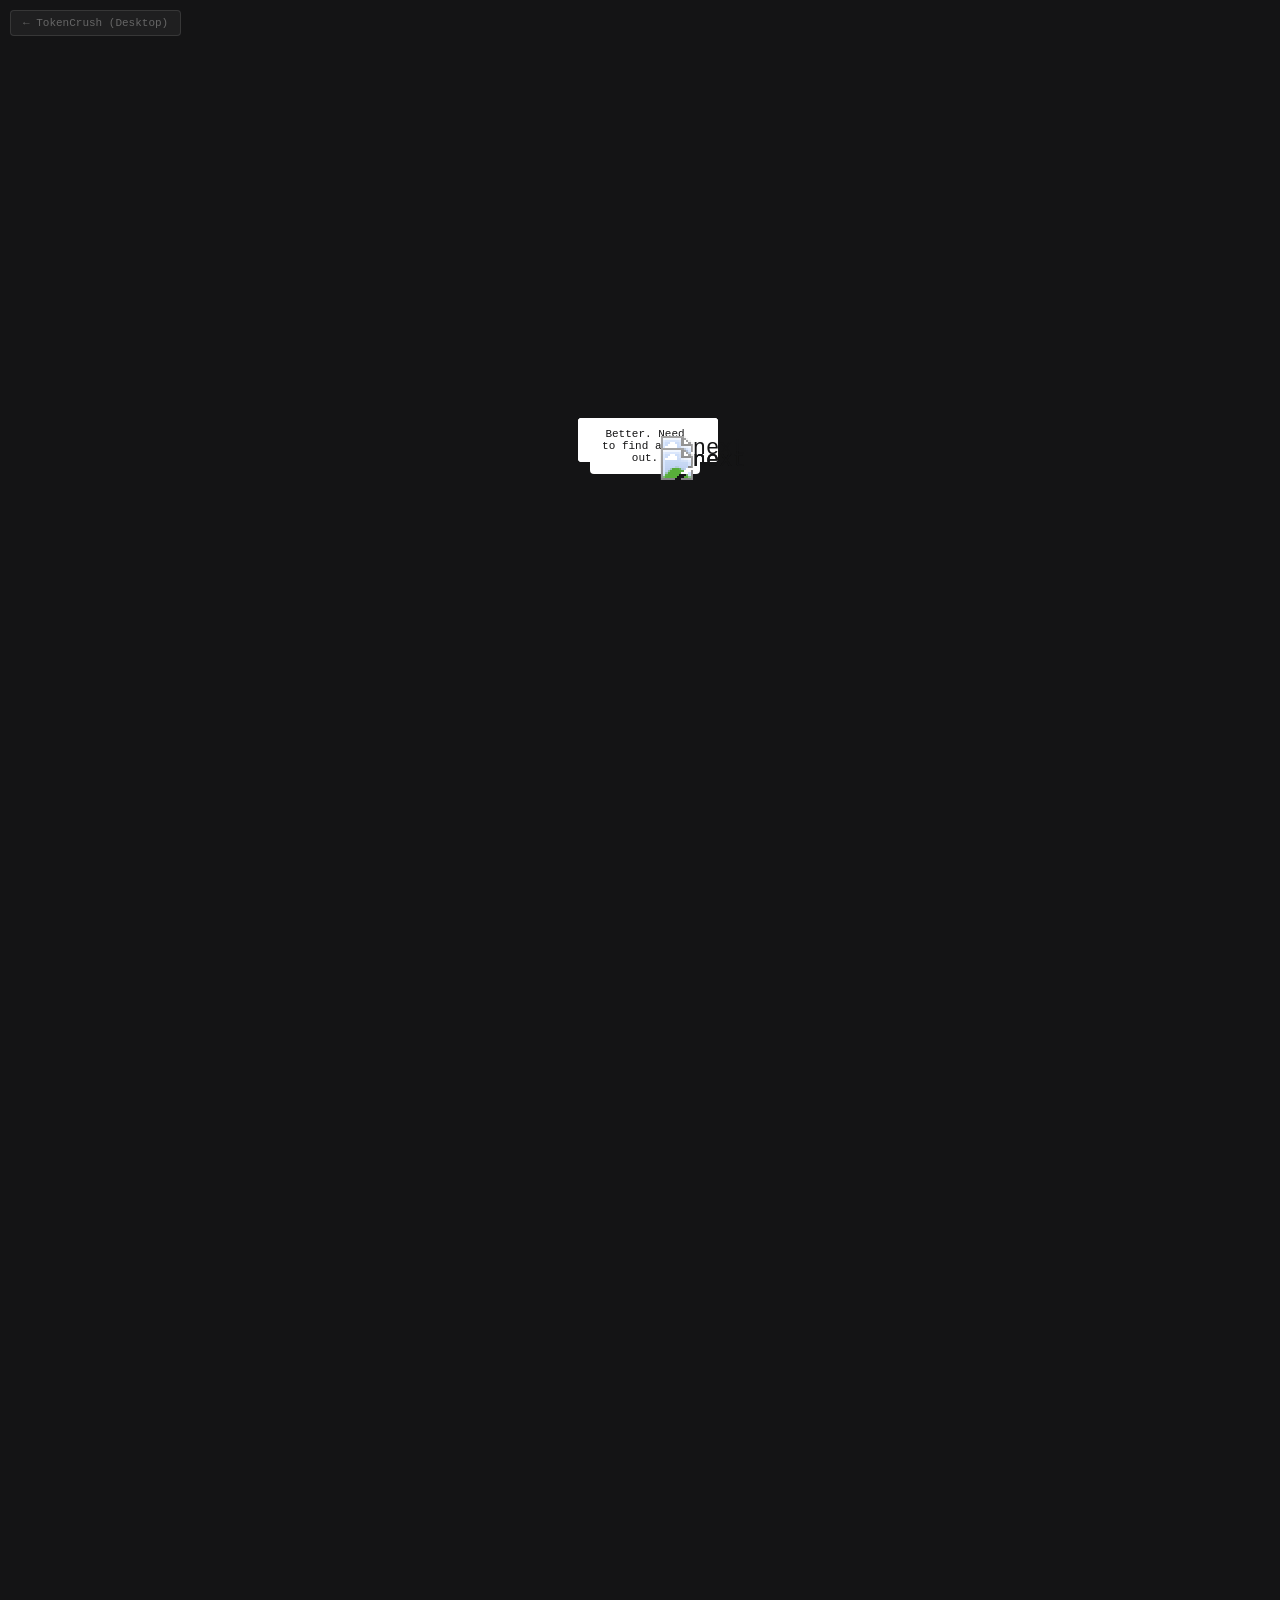
==== docs/game.html @ d886ff25 "feat: add mobile game page with auto-redirect - Mobile users visiting the site now get a playable CS" ====
<!DOCTYPE html>
<html lang="en">
<head>
<meta charset="UTF-8">
<meta name="viewport" content="width=device-width,initial-scale=1.0,maximum-scale=1.0,user-scalable=no">
<title>TokenCrush — Mobile Game</title>
<style>
*{box-sizing:border-box;margin:0;padding:0}
body{background:#141415;overflow:hidden;font-family:'Courier New',monospace;font-size:13px;-webkit-user-select:none;user-select:none;height:100vh;margin:0}
a{color:#78f148;text-decoration:none}

.game{width:144px;position:absolute;left:calc(50% - 72px);top:calc(50% - 140px)}
.game input{display:none}

/* Loader */
.game_loader{position:fixed;z-index:15;background:#141415;left:0;top:0;width:100%;height:100%;pointer-events:none;opacity:1;animation:fadeOut 1.5s 7s forwards}
.game_loader__inner{position:absolute;left:0;right:0;margin:auto;top:50%;transform:translateY(-50%);font-size:10px;width:180px;text-align:center}
.game_loader__inner h1{font-weight:normal;font-size:11px}
.game_loader__inner .logo{width:180px;height:60px;margin:auto;margin-bottom:10px;transform:scale(0);opacity:0;animation:logo 2s forwards}
.game_loader__inner .logo img{width:100%}
.game_loader__inner span{color:rebeccapurple;display:block;opacity:0;margin-top:8px;animation:fadeIn 1.5s 3s forwards}
.game_loader__inner .bar{background:#3c3c3e;position:relative;height:2px;margin-top:30px;opacity:0;animation:fadeIn 1.5s 2.5s forwards}
.game_loader__inner .bar_inner{width:0;height:100%;background:white;position:absolute;top:0;animation:bar 3s 3s forwards}
.game_loader__inner .subtitle{color:#f49112;margin:-18px 0px 40px 0;opacity:0;animation:fadeIn 1.5s 1.5s forwards}

/* Intro */
.game_intro{position:absolute;top:8px;left:0;z-index:14;width:144px}
.game_intro .dialogue{position:absolute;top:160px;opacity:0;width:140px;left:10px;padding:10px;border-radius:4px;font-size:11px;text-align:center;background:white;color:#141415}
.game_intro .dialogue.end{width:110px;left:0;text-align:center;right:0;top:100px;margin:auto}
.game_intro .overlay{position:fixed;top:0 !important;width:140%;left:0;opacity:1;height:260%;background:#141415;z-index:-1;pointer-events:all;transition:all 4s .7s !important}
.game_intro input:checked~.dialogue{opacity:1;top:100px;transition:all 0.5s 0.8s;pointer-events:all}
.game_intro input:checked~.dialogue label{opacity:1;bottom:-10px}
.game_intro input#intro-1:checked~.dialogue{opacity:0;animation:dialogueIn .5s 9s forwards}
.game_intro input#intro-5:checked~.dialogue{opacity:0;animation:showResponse 2s 2s forwards}
.game_intro input#intro-5:checked~.dialogue+.dialogue{opacity:0;pointer-events:none}
.dialogue label{border-radius:5px;position:absolute;right:-6px;bottom:-20px;z-index:1;opacity:0;cursor:pointer;transition:all 0.4s 1s}
.dialogue label img{transform:scale(2);image-rendering:pixelated}
.dialogue label:hover{right:-13px;background:#66bf60}

/* Padlock */
.padlock{display:none;position:absolute;width:200px;top:50px;left:-28px;height:200px;background:#301f41b8;z-index:4;border-radius:200px;border:3px solid #ffb128}
.padlock img{position:absolute;left:55px;top:25px;transform:scale(0.7)}
.check{display:none;width:60px;cursor:pointer;height:60px;position:absolute;z-index:6;top:220px;left:20px;text-align:center;line-height:57px;background:wheat;color:#615133;border-radius:100px;border:3px solid #ffb128;transition:all 0.3s;font-size:10px}
.check:hover{background:#ffb128;color:white}

input#interactiveObject--lock:not(:checked)~span{display:none}
input#interactiveObject--lock:checked~.padlock{display:block}
input#interactiveObject--lock:checked~input{display:block}
input#interactiveObject--lock:checked~label.check{display:block}

input[id*="padlock"]{display:none;position:absolute;left:0;right:0;top:100px;margin:auto;z-index:3}
input[id*="padlock"]+span{display:none;position:fixed;color:#444;top:50%;font-size:10px}
input[id*="padlock"][id*="padlock1"]{left:30px}
input[id*="padlock"][id*="padlock1"]+span{left:15px}
input[id*="padlock"][id*="padlock2"]{left:65px}
input[id*="padlock"][id*="padlock2"]+span{left:55px}
input[id*="padlock"][id*="padlock3"]{left:100px}
input[id*="padlock"][id*="padlock3"]+span{left:95px}

/* Character */
.game_character{width:48px;height:48px;background:url('https://s3-us-west-2.amazonaws.com/s.cdpn.io/217233/corridorMainCharacter.gif');position:absolute;top:100px;left:-16px;z-index:1;background-position:0 0;transition:all 1s linear;pointer-events:none}

/* Viewport */
.viewport{position:relative;z-index:0;transition:all 1s linear}
.viewport .level{position:absolute;left:0;z-index:1;transform:scale(3);transform-origin:0 0;image-rendering:pixelated}

/* Segments */
.game_segment{width:144px;height:336px;float:left;z-index:1;position:relative;color:white}
.game_segment .tiles .tile{width:48px;height:48px;float:left;image-rendering:pixelated}
.game_segment .tiles .tile.door{position:absolute;top:92px;height:144px;left:-12px;width:60px}
.game_segment .tiles .tile.beam{position:absolute;top:95px;height:108px}
.game_segment .tiles .tile.water{position:absolute;top:107px;height:108px}
.game_segment .tiles .tile img{width:100%;cursor:pointer}
.game_segment .tiles .tile img:hover{-webkit-filter:drop-shadow(2px 0px white) drop-shadow(-2px 0px white) drop-shadow(0px -2px white)}

.game_segment .tiles .tile label{pointer-events:none}
.game_segment .tiles .tile .response,.game_segment .tiles .tile .forcedResponse,.game_segment .tiles .tile .responseSuccess{display:none;position:absolute;width:110px;left:0;text-align:center;right:0;pointer-events:none;top:calc(50% - 36px);margin:auto;background:white;color:#141415;padding:6px;border-radius:5px;font-size:9px}
.game_segment .tiles .tile .forcedResponse{pointer-events:all !important}
.game_segment .tiles .tile .forcedResponse label{border-radius:5px;position:absolute;right:-6px;cursor:pointer;bottom:-14px;transform:scale(2);z-index:3;transition:all 0.4s 1s}

/* Controls */
.game_segment__control div{position:absolute;opacity:0;pointer-events:none;border-radius:4px;top:50%;cursor:pointer}
.game_segment__control div img{transform:scale(3);image-rendering:pixelated;transition:all 0.3s}
.game_segment__control .forward{transform:translateY(50px) translateX(-48px);left:66px}
.game_segment__control .backward{transform:translateY(50px) translateX(47px);right:65px}
.game_segment__control .backward img{transform:rotate(180deg) scale(3)}
.game_segment__control .up{top:90px !important;left:50%;transform:translateX(-50%) translateY(25px)}
.game_segment__control .up img{transform:rotate(-90deg) scale(3)}
.game_segment__control .down{bottom:350px !important;left:50%;top:auto;transform:translateX(-50%) translateY(10px)}
.game_segment__control .down img{transform:rotate(90deg) scale(3)}

/* Inventory */
.game_inventory{position:fixed;z-index:9;left:0;color:white;top:auto;bottom:0;width:100%;padding:8px;font-size:10px;background:#1a1a1c;border-top:1px solid #333;display:flex;gap:8px;overflow-x:auto;transform:none;height:auto}
.game_inventory img{width:32px;height:32px;image-rendering:pixelated}
.game_inventory__item{display:flex;gap:4px}
.game_inventory__item .item{display:none;align-items:center;gap:4px;padding:4px;background:#222;border-radius:4px}
.game_inventory__item .item .name{white-space:nowrap;font-size:9px}

/* Win */
.game_win{position:fixed;left:0;top:0;background:#141415;z-index:9;width:100%;height:100%;opacity:0;pointer-events:none;transition:all 1s 0s}
.game_win__inner{position:absolute;left:0;right:0;margin:auto;width:250px;top:50%;transform:translateY(-50%);text-align:center;opacity:0;transition:all 1s 2s}
.game_win__inner p{color:white;margin-bottom:20px}
.game_win__inner a{margin-bottom:16px;color:#78f148;text-align:center;width:100%;display:block}

/* Animations */
@keyframes logo{0%{opacity:0;transform:scale(0)}100%{opacity:1;transform:scale(1)}}
@keyframes fadeIn{0%{opacity:0}100%{opacity:1}}
@keyframes fadeOut{0%{opacity:1}100%{opacity:0}}
@keyframes bar{0%{width:0}100%{width:100%}}
@keyframes dialogueIn{0%{opacity:0;left:10px}50%{opacity:1;left:15px}100%{opacity:1;left:10px}}
@keyframes showResponse{0%{opacity:1;top:calc(50% - 26px)}70%{opacity:1;top:calc(50% - 36px)}100%{opacity:0;top:calc(50% - 36px)}}
@keyframes forcedResponse{0%{opacity:1;top:calc(50% - 26px)}70%{opacity:1;top:calc(50% - 36px)}100%{opacity:1;top:calc(50% - 36px)}}
@keyframes shake{0%{transform:translateX(0)}10%{transform:translateX(4px)}20%{transform:translateX(-4px)}30%{transform:translateX(4px)}40%{transform:translateX(-4px)}50%{transform:translateX(4px)}60%{transform:translateX(-4px)}70%{transform:translateX(4px)}80%{transform:translateX(-4px)}90%{transform:translateX(4px)}100%{transform:translateX(0)}}
@keyframes end{0%{transform:translateX(0);opacity:1}50%{transform:translateX(4px);opacity:0.5}100%{transform:translateX(0);opacity:0}}

/* Drip */
.drip_container{position:relative;top:80px;display:none;z-index:10}
.drip{width:3px;background:#81eeef;position:absolute;height:0;top:14px;opacity:1}

/* Back button */
.back-link{position:fixed;top:10px;left:10px;z-index:20;color:#666;font-size:11px;text-decoration:none;padding:6px 12px;background:rgba(255,255,255,0.05);border-radius:4px;border:1px solid rgba(255,255,255,0.1)}
.back-link:hover{background:rgba(255,255,255,0.1);color:#aaa}
</style>
</head>
<body>

<a href="index.html" class="back-link">← TokenCrush (Desktop)</a>

<div class="game">
  <input type="radio" name="trigger" checked>

  <!-- Loader -->
  <div class="game_loader">
    <div class="game_loader__inner">
      <div class="logo"><img src="https://s3-us-west-2.amazonaws.com/s.cdpn.io/217233/mineLogo.gif" alt="logo"></div>
      <div class="subtitle"><h1>A no JS Adventure game</h1></div>
      <div class="bar"><div class="bar_inner"></div></div>
      <span>Loading checkboxes...</span>
    </div>
  </div>

  <!-- Intro -->
  <div class="game_intro">
    <input id="intro-1" type="radio" name="intro" checked>
    <div class="dialogue">Ahhhhhhhh!!<label for="intro-2"><img src="https://s3-us-west-2.amazonaws.com/s.cdpn.io/217233/arrowMovement.png" alt="next"></label></div>
    <input id="intro-2" type="radio" name="intro">
    <div class="dialogue">The floor just collapsed under me<label for="intro-3"><img src="https://s3-us-west-2.amazonaws.com/s.cdpn.io/217233/arrowMovement.png" alt="next"></label></div>
    <input id="intro-3" type="radio" name="intro">
    <div class="dialogue">Geez it sure is dark in here<label for="intro-4"><img src="https://s3-us-west-2.amazonaws.com/s.cdpn.io/217233/arrowMovement.png" alt="next"></label></div>
    <input id="intro-4" type="radio" name="intro">
    <div class="dialogue">Let me light my torch...<label for="intro-5"><img src="https://s3-us-west-2.amazonaws.com/s.cdpn.io/217233/arrowMovement.png" alt="next"></label></div>
    <input id="intro-5" type="radio" name="intro">
    <div class="dialogue end">Better. Need to find a way out.</div>
    <input id="intro-6" type="radio" name="intro">
    <div class="overlay"></div>
  </div>

  <!-- Padlock -->
  <input id="interactiveObject--lock" type="checkbox">
  <div class="padlock"><img src="https://s3-us-west-2.amazonaws.com/s.cdpn.io/217233/padlockBig.png" alt="padlock"></div>
  <input type="checkbox" value="9" id="padlock1-9" checked><span id="span-1">1</span>
  <input type="checkbox" value="8" id="padlock1-8"><span id="span-1">2</span>
  <input type="checkbox" value="7" id="padlock1-7"><span id="span-1">3</span>
  <input type="checkbox" value="6" id="padlock1-6"><span id="span-1">4</span>
  <input type="checkbox" value="5" id="padlock1-5"><span id="span-1">5</span>
  <input type="checkbox" value="4" id="padlock1-4"><span id="span-1">6</span>
  <input type="checkbox" value="3" id="padlock1-3"><span id="span-1">7</span>
  <input type="checkbox" value="2" id="padlock1-2"><span id="span-1">8</span>
  <input type="checkbox" value="1" id="padlock1-1"><span id="span-1">9</span>
  <input type="checkbox" value="9" id="padlock2-9" checked><span id="span-2">1</span>
  <input type="checkbox" value="8" id="padlock2-8"><span id="span-2">2</span>
  <input type="checkbox" value="7" id="padlock2-7"><span id="span-2">3</span>
  <input type="checkbox" value="6" id="padlock2-6"><span id="span-2">4</span>
  <input type="checkbox" value="5" id="padlock2-5"><span id="span-2">5</span>
  <input type="checkbox" value="4" id="padlock2-4"><span id="span-2">6</span>
  <input type="checkbox" value="3" id="padlock2-3"><span id="span-2">7</span>
  <input type="checkbox" value="2" id="padlock2-2"><span id="span-2">8</span>
  <input type="checkbox" value="1" id="padlock2-1"><span id="span-2">9</span>
  <input type="checkbox" value="9" id="padlock3-9" checked><span id="span-3">1</span>
  <input type="checkbox" value="8" id="padlock3-8"><span id="span-3">2</span>
  <input type="checkbox" value="7" id="padlock3-7"><span id="span-3">3</span>
  <input type="checkbox" value="6" id="padlock3-6"><span id="span-3">4</span>
  <input type="checkbox" value="5" id="padlock3-5"><span id="span-3">5</span>
  <input type="checkbox" value="4" id="padlock3-4"><span id="span-3">6</span>
  <input type="checkbox" value="3" id="padlock3-3"><span id="span-3">7</span>
  <input type="checkbox" value="2" id="padlock3-2"><span id="span-3">8</span>
  <input type="checkbox" value="1" id="padlock3-1"><span id="span-3">9</span>
  <label class="check" for="interactiveObject--lock">check</label>

  <!-- Game objects -->
  <input id="interactiveObject1" type="radio" data-reference="1">
  <input id="interactiveObject2" type="radio" data-reference="2">
  <input id="interactiveObject3" type="checkbox" data-reference="3">
  <input id="interactiveObject4" type="radio" data-reference="4">
  <input id="interactiveObject5" type="checkbox" data-reference="5">
  <input id="interactiveObject6" type="radio" data-reference="6">
  <input id="interactiveObject7" type="checkbox" data-reference="7">
  <input id="interactiveObject8" type="radio" data-reference="8">
  <input id="interactiveObject9" type="radio" data-reference="9">
  <input id="interactiveObject10" type="radio" data-reference="10">
  <input id="interactiveObject11" type="radio" data-reference="11">
  <input id="interactiveObject12" type="radio" data-reference="12">
  <input id="interactiveObject13" type="checkbox" data-reference="13">
  <input id="interactiveObject14" type="checkbox" data-reference="14">
  <input id="interactiveObject15" type="radio" data-reference="15">
  <input id="interactiveObject16" type="radio" data-reference="16">
  <input id="interactiveObject17" type="checkbox" data-reference="17">
  <input id="interactiveObject18" type="radio" data-reference="18">
  <input id="interactiveObject19" type="radio" data-reference="19">
  <input id="interactiveObject20" type="radio" data-reference="20">
  <input id="interactiveObject21" type="radio" data-reference="21">
  <input id="interactiveObject22" type="radio" data-reference="22">

  <!-- Movement checkboxes -->
  <input id="indexRow1-2" type="radio" name="trigger" checked>
  <input id="indexRow1-1" type="radio" name="trigger">
  <input id="indexRow1-3" type="radio" name="trigger">
  <input id="indexRow1-4" type="radio" name="trigger">
  <input id="indexRow1-5" type="radio" name="trigger">
  <input id="indexRow1-6" type="radio" name="trigger">
  <input id="indexRow1-7" type="radio" name="trigger">
  <input id="indexRow1-8" type="radio" name="trigger">
  <input id="indexRow1-9" type="radio" name="trigger">
  <input id="indexRow1-10" type="radio" name="trigger">
  <input id="indexRow1-11" type="radio" name="trigger">
  <input id="indexRow1-12" type="radio" name="trigger">
  <input id="indexRow2-1" type="radio" name="trigger">
  <input id="indexRow2-2" type="radio" name="trigger">
  <input id="indexRow2-3" type="radio" name="trigger">
  <input id="indexRow2-4" type="radio" name="trigger">
  <input id="indexRow2-5" type="radio" name="trigger">
  <input id="indexRow2-6" type="radio" name="trigger">
  <input id="indexRow2-7" type="radio" name="trigger">
  <input id="indexRow2-8" type="radio" name="trigger">
  <input id="indexRow2-9" type="radio" name="trigger">
  <input id="indexRow2-10" type="radio" name="trigger">
  <input id="indexRow2-11" type="radio" name="trigger">
  <input id="indexRow2-12" type="radio" name="trigger">
  <input id="indexRow3-1" type="radio" name="trigger">
  <input id="indexRow3-2" type="radio" name="trigger">
  <input id="indexRow3-3" type="radio" name="trigger">
  <input id="indexRow3-4" type="radio" name="trigger">
  <input id="indexRow3-5" type="radio" name="trigger">
  <input id="indexRow3-6" type="radio" name="trigger">
  <input id="indexRow3-7" type="radio" name="trigger">
  <input id="indexRow3-8" type="radio" name="trigger">
  <input id="indexRow3-9" type="radio" name="trigger">
  <input id="indexRow3-10" type="radio" name="trigger">
  <input id="indexRow3-11" type="radio" name="trigger">
  <input id="indexRow3-12" type="radio" name="trigger">
  <input id="indexRow4-1" type="radio" name="trigger">
  <input id="indexRow4-2" type="radio" name="trigger">
  <input id="indexRow4-3" type="radio" name="trigger">
  <input id="indexRow4-4" type="radio" name="trigger">
  <input id="indexRow4-5" type="radio" name="trigger">
  <input id="indexRow4-6" type="radio" name="trigger">
  <input id="indexRow4-7" type="radio" name="trigger">
  <input id="indexRow4-8" type="radio" name="trigger">
  <input id="indexRow4-9" type="radio" name="trigger">
  <input id="indexRow4-10" type="radio" name="trigger">
  <input id="indexRow4-11" type="radio" name="trigger">
  <input id="indexRow4-12" type="radio" name="trigger">

  <div class="game_character"></div>

  <!-- Viewport -->
  <div class="viewport">
    <img class="level" src="https://s3-us-west-2.amazonaws.com/s.cdpn.io/217233/tilemaps.png" alt="level">

    <!-- Row 1 -->
    <div class="game_segment">
      <div class="tiles">
        <div class="tile"></div><div class="tile"></div>
        <div class="tile"><label for="interactiveObject1" data-reference="1"><img src="https://s3-us-west-2.amazonaws.com/s.cdpn.io/217233/creepyCorridor-24.png" alt=""><div class="response">Nothing useful in here</div></label></div>
        <div class="tile"></div><div class="tile"></div>
        <div class="tile"><label for="interactiveObject8" data-reference="8"><img src="https://s3-us-west-2.amazonaws.com/s.cdpn.io/217233/creepyCorridor-_094.png" alt=""><div class="response">A strange note</div></label></div>
        <div class="tile"></div>
        <div class="tile"></div><div class="tile"></div>
        <div class="tile"><label for="interactiveObject9" data-reference="9"><img src="https://s3-us-west-2.amazonaws.com/s.cdpn.io/217233/creepyCorridor-24.png" alt=""><div class="response">A strange note</div></label></div>
        <div class="tile"></div>
        <div class="tile"><label for="interactiveObject2" data-reference="2"><img class="object" src="https://s3-us-west-2.amazonaws.com/s.cdpn.io/217233/creepyCorridor-_035.png" alt=""><div class="response">A pickaxe. This should come in handy</div></label></div>
      </div>
      <label for="indexRow1-1"><div class="game_segment__control"></div></label>
    </div>

    <!-- Row 2 -->
    <div class="game_segment">
      <div class="tiles">
        <div class="tile"></div><div class="tile"></div>
        <div class="tile"><label for="interactiveObject15" data-reference="15"><img src="https://s3-us-west-2.amazonaws.com/s.cdpn.io/217233/creepyCorridor-_161.png" alt=""><div class="response">Dynamite sticks</div></label></div>
        <div class="tile"></div><div class="tile"></div>
        <div class="tile"><label for="interactiveObject6" data-reference="6"><img src="https://s3-us-west-2.amazonaws.com/s.cdpn.io/217233/creepyCorridor-_094.png" alt=""><div class="response">A Plank of wood</div></label></div>
        <div class="tile"></div>
        <div class="tile"></div>
        <div class="tile"><label for="interactiveObject18" data-reference="18"><img src="https://s3-us-west-2.amazonaws.com/s.cdpn.io/217233/creepyCorridor-24.png" alt=""><div class="response">Nothing useful in here</div></label></div>
        <div class="tile"></div>
        <div class="tile"><label for="interactiveObject19" data-reference="19"><img src="https://s3-us-west-2.amazonaws.com/s.cdpn.io/217233/creepyCorridor-_094.png" alt=""><div class="response">Full of junk</div></label></div>
        <div class="tile"><label for="interactiveObject17" data-reference="17"><img class="forced" src="https://s3-us-west-2.amazonaws.com/s.cdpn.io/217233/creepyCorridor-_168.png" alt=""><div class="forcedResponse">If only i had some dynamite &amp; fuses<label for="interactiveObject17"><img src="https://s3-us-west-2.amazonaws.com/s.cdpn.io/217233/arrowMovement.png" alt="next"></label></div></label></div>
      </div>
    </div>

    <!-- Row 3 -->
    <div class="game_segment">
      <div class="tiles">
        <div class="tile"></div><div class="tile"></div>
        <div class="tile"><label for="interactiveObject12" data-reference="12"><img src="https://s3-us-west-2.amazonaws.com/s.cdpn.io/217233/creepyCorridor-_094.png" alt=""><div class="response">Cog handle</div></label></div>
        <div class="tile door"><label for="interactiveObject--lock" data-reference="11"><img src="https://s3-us-west-2.amazonaws.com/s.cdpn.io/217233/doorLocked.png" alt=""><div class="response">A locked door</div></label></div>
        <div class="tile"><label for="interactiveObject7" data-reference="7"><img src="https://s3-us-west-2.amazonaws.com/s.cdpn.io/217233/creepyCorridor-_169.png" alt=""><div class="responseSuccess">planks on</div><div class="forcedResponse">CSS won't let me jump this<label for="interactiveObject7"><img src="https://s3-us-west-2.amazonaws.com/s.cdpn.io/217233/arrowMovement.png" alt="next"></label></div></label></div>
        <div class="tile"></div>
        <div class="tile"><label for="interactiveObject5" data-reference="5"><img src="https://s3-us-west-2.amazonaws.com/s.cdpn.io/217233/beam.gif" alt=""><div class="responseSuccess">door gone</div><div class="forcedResponse">Something must blow this up<label for="interactiveObject5"><img src="https://s3-us-west-2.amazonaws.com/s.cdpn.io/217233/arrowMovement.png" alt="next"></label></div></label></div>
        <div class="tile"></div>
        <div class="tile"></div>
        <div class="tile"><label for="interactiveObject20" data-reference="20"><img src="https://s3-us-west-2.amazonaws.com/s.cdpn.io/217233/creepyCorridor-24.png" alt=""><div class="response">Just an empty box</div></label></div>
        <div class="tile"></div><div class="tile"></div>
      </div>
    </div>

    <!-- Row 4 -->
    <div class="game_segment">
      <div class="tiles">
        <div class="tile"></div><div class="tile"></div>
        <div class="tile"></div><div class="tile"></div><div class="tile"></div><div class="tile"></div><div class="tile"></div><div class="tile"></div>
        <div class="tile"><label for="interactiveObject22" data-reference="22"><img src="https://s3-us-west-2.amazonaws.com/s.cdpn.io/217233/creepyCorridor-_094.png" alt=""><div class="response">Nope empty</div></label></div>
        <div class="tile"><label for="interactiveObject13" data-reference="13"><img class="forced" src="https://s3-us-west-2.amazonaws.com/s.cdpn.io/217233/creepyCorridor-_148.png" alt=""><div class="responseSuccess">That turned off the water</div><div class="forcedResponse">There's no handle<label for="interactiveObject13"><img src="https://s3-us-west-2.amazonaws.com/s.cdpn.io/217233/arrowMovement.png" alt="next"></label></div></label></div>
        <div class="tile water"><label for="interactiveObject14" data-reference="14"><img class="forced" src="https://s3-us-west-2.amazonaws.com/s.cdpn.io/217233/waterOn.gif" alt=""><div class="forcedResponse">Cant get through here<label for="interactiveObject14"><img src="https://s3-us-west-2.amazonaws.com/s.cdpn.io/217233/arrowMovement.png" alt="next"></label></div></label></div>
        <div class="tile"><label for="interactiveObject16" data-reference="16"><img src="https://s3-us-west-2.amazonaws.com/s.cdpn.io/217233/creepyCorridor-_094.png" alt=""><div class="response">Box of fuses</div></label></div>
      </div>
    </div>
  </div>

  <!-- Inventory -->
  <div class="game_inventory">
    <div class="game_inventory__item">
      <div class="item" data-reference="0"><img src="https://s3-us-west-2.amazonaws.com/s.cdpn.io/217233/apple.gif" alt=""><span class="name">Apple</span></div>
      <div class="item" data-reference="2"><img src="https://s3-us-west-2.amazonaws.com/s.cdpn.io/217233/pickInventory.gif" alt=""><span class="name">Pickaxe</span></div>
      <div class="item" data-reference="6"><img src="https://s3-us-west-2.amazonaws.com/s.cdpn.io/217233/plankInventory.gif" alt=""><span class="name">Plank</span></div>
      <div class="item" data-reference="8"><img src="https://s3-us-west-2.amazonaws.com/s.cdpn.io/217233/note1.gif" alt=""><span class="name">Note 1</span></div>
      <div class="item" data-reference="9"><img src="https://s3-us-west-2.amazonaws.com/s.cdpn.io/217233/note2.gif" alt=""><span class="name">Note 2</span></div>
      <div class="item" data-reference="10"><img src="https://s3-us-west-2.amazonaws.com/s.cdpn.io/217233/note3.gif" alt=""><span class="name">Note 3</span></div>
      <div class="item" data-reference="12"><img src="https://s3-us-west-2.amazonaws.com/s.cdpn.io/217233/handleInventory.gif" alt=""><span class="name">Handle</span></div>
      <div class="item" data-reference="15"><img src="https://s3-us-west-2.amazonaws.com/s.cdpn.io/217233/dynamiteInventory.gif" alt=""><span class="name">Dynamite</span></div>
      <div class="item" data-reference="16"><img src="https://s3-us-west-2.amazonaws.com/s.cdpn.io/217233/fusesInventory.gif" alt=""><span class="name">Fuses</span></div>
    </div>
  </div>

  <!-- Win -->
  <div class="game_win">
    <div class="game_win__inner">
      <p>Thanks for playing</p>
      <a href="https://github.com/rhshourav/TC" target="_blank">View TokenCrush on GitHub</a>
      <span>Made by @rhshourav</span>
    </div>
  </div>
</div>

</body>
</html>
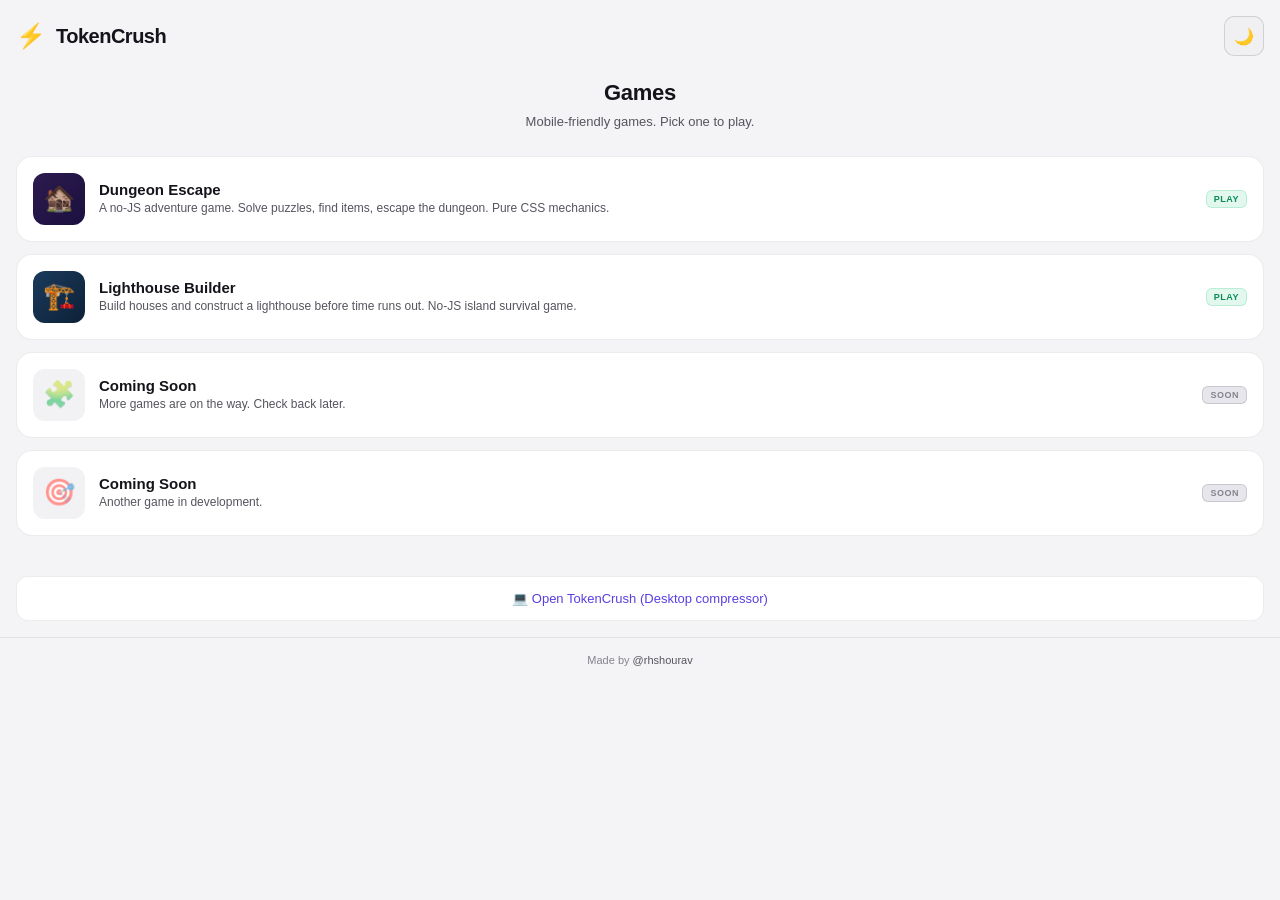
==== commit e8eefd79: "feat: add lighthouse builder CSS-only game to mobile menu" ====
--- a/docs/game.html
+++ b/docs/game.html
@@ -3,355 +3,203 @@
 <head>
 <meta charset="UTF-8">
 <meta name="viewport" content="width=device-width,initial-scale=1.0,maximum-scale=1.0,user-scalable=no">
-<title>TokenCrush — Mobile Game</title>
+<title>Games — TokenCrush</title>
+<meta name="theme-color" content="#0b0b0e">
+<meta name="apple-mobile-web-app-capable" content="yes">
+<meta name="apple-mobile-web-app-status-bar-style" content="black">
 <style>
 *{box-sizing:border-box;margin:0;padding:0}
-body{background:#141415;overflow:hidden;font-family:'Courier New',monospace;font-size:13px;-webkit-user-select:none;user-select:none;height:100vh;margin:0}
-a{color:#78f148;text-decoration:none}
-
-.game{width:144px;position:absolute;left:calc(50% - 72px);top:calc(50% - 140px)}
-.game input{display:none}
-
-/* Loader */
-.game_loader{position:fixed;z-index:15;background:#141415;left:0;top:0;width:100%;height:100%;pointer-events:none;opacity:1;animation:fadeOut 1.5s 7s forwards}
-.game_loader__inner{position:absolute;left:0;right:0;margin:auto;top:50%;transform:translateY(-50%);font-size:10px;width:180px;text-align:center}
-.game_loader__inner h1{font-weight:normal;font-size:11px}
-.game_loader__inner .logo{width:180px;height:60px;margin:auto;margin-bottom:10px;transform:scale(0);opacity:0;animation:logo 2s forwards}
-.game_loader__inner .logo img{width:100%}
-.game_loader__inner span{color:rebeccapurple;display:block;opacity:0;margin-top:8px;animation:fadeIn 1.5s 3s forwards}
-.game_loader__inner .bar{background:#3c3c3e;position:relative;height:2px;margin-top:30px;opacity:0;animation:fadeIn 1.5s 2.5s forwards}
-.game_loader__inner .bar_inner{width:0;height:100%;background:white;position:absolute;top:0;animation:bar 3s 3s forwards}
-.game_loader__inner .subtitle{color:#f49112;margin:-18px 0px 40px 0;opacity:0;animation:fadeIn 1.5s 1.5s forwards}
-
-/* Intro */
-.game_intro{position:absolute;top:8px;left:0;z-index:14;width:144px}
-.game_intro .dialogue{position:absolute;top:160px;opacity:0;width:140px;left:10px;padding:10px;border-radius:4px;font-size:11px;text-align:center;background:white;color:#141415}
-.game_intro .dialogue.end{width:110px;left:0;text-align:center;right:0;top:100px;margin:auto}
-.game_intro .overlay{position:fixed;top:0 !important;width:140%;left:0;opacity:1;height:260%;background:#141415;z-index:-1;pointer-events:all;transition:all 4s .7s !important}
-.game_intro input:checked~.dialogue{opacity:1;top:100px;transition:all 0.5s 0.8s;pointer-events:all}
-.game_intro input:checked~.dialogue label{opacity:1;bottom:-10px}
-.game_intro input#intro-1:checked~.dialogue{opacity:0;animation:dialogueIn .5s 9s forwards}
-.game_intro input#intro-5:checked~.dialogue{opacity:0;animation:showResponse 2s 2s forwards}
-.game_intro input#intro-5:checked~.dialogue+.dialogue{opacity:0;pointer-events:none}
-.dialogue label{border-radius:5px;position:absolute;right:-6px;bottom:-20px;z-index:1;opacity:0;cursor:pointer;transition:all 0.4s 1s}
-.dialogue label img{transform:scale(2);image-rendering:pixelated}
-.dialogue label:hover{right:-13px;background:#66bf60}
-
-/* Padlock */
-.padlock{display:none;position:absolute;width:200px;top:50px;left:-28px;height:200px;background:#301f41b8;z-index:4;border-radius:200px;border:3px solid #ffb128}
-.padlock img{position:absolute;left:55px;top:25px;transform:scale(0.7)}
-.check{display:none;width:60px;cursor:pointer;height:60px;position:absolute;z-index:6;top:220px;left:20px;text-align:center;line-height:57px;background:wheat;color:#615133;border-radius:100px;border:3px solid #ffb128;transition:all 0.3s;font-size:10px}
-.check:hover{background:#ffb128;color:white}
-
-input#interactiveObject--lock:not(:checked)~span{display:none}
-input#interactiveObject--lock:checked~.padlock{display:block}
-input#interactiveObject--lock:checked~input{display:block}
-input#interactiveObject--lock:checked~label.check{display:block}
-
-input[id*="padlock"]{display:none;position:absolute;left:0;right:0;top:100px;margin:auto;z-index:3}
-input[id*="padlock"]+span{display:none;position:fixed;color:#444;top:50%;font-size:10px}
-input[id*="padlock"][id*="padlock1"]{left:30px}
-input[id*="padlock"][id*="padlock1"]+span{left:15px}
-input[id*="padlock"][id*="padlock2"]{left:65px}
-input[id*="padlock"][id*="padlock2"]+span{left:55px}
-input[id*="padlock"][id*="padlock3"]{left:100px}
-input[id*="padlock"][id*="padlock3"]+span{left:95px}
-
-/* Character */
-.game_character{width:48px;height:48px;background:url('https://s3-us-west-2.amazonaws.com/s.cdpn.io/217233/corridorMainCharacter.gif');position:absolute;top:100px;left:-16px;z-index:1;background-position:0 0;transition:all 1s linear;pointer-events:none}
-
-/* Viewport */
-.viewport{position:relative;z-index:0;transition:all 1s linear}
-.viewport .level{position:absolute;left:0;z-index:1;transform:scale(3);transform-origin:0 0;image-rendering:pixelated}
-
-/* Segments */
-.game_segment{width:144px;height:336px;float:left;z-index:1;position:relative;color:white}
-.game_segment .tiles .tile{width:48px;height:48px;float:left;image-rendering:pixelated}
-.game_segment .tiles .tile.door{position:absolute;top:92px;height:144px;left:-12px;width:60px}
-.game_segment .tiles .tile.beam{position:absolute;top:95px;height:108px}
-.game_segment .tiles .tile.water{position:absolute;top:107px;height:108px}
-.game_segment .tiles .tile img{width:100%;cursor:pointer}
-.game_segment .tiles .tile img:hover{-webkit-filter:drop-shadow(2px 0px white) drop-shadow(-2px 0px white) drop-shadow(0px -2px white)}
-
-.game_segment .tiles .tile label{pointer-events:none}
-.game_segment .tiles .tile .response,.game_segment .tiles .tile .forcedResponse,.game_segment .tiles .tile .responseSuccess{display:none;position:absolute;width:110px;left:0;text-align:center;right:0;pointer-events:none;top:calc(50% - 36px);margin:auto;background:white;color:#141415;padding:6px;border-radius:5px;font-size:9px}
-.game_segment .tiles .tile .forcedResponse{pointer-events:all !important}
-.game_segment .tiles .tile .forcedResponse label{border-radius:5px;position:absolute;right:-6px;cursor:pointer;bottom:-14px;transform:scale(2);z-index:3;transition:all 0.4s 1s}
-
-/* Controls */
-.game_segment__control div{position:absolute;opacity:0;pointer-events:none;border-radius:4px;top:50%;cursor:pointer}
-.game_segment__control div img{transform:scale(3);image-rendering:pixelated;transition:all 0.3s}
-.game_segment__control .forward{transform:translateY(50px) translateX(-48px);left:66px}
-.game_segment__control .backward{transform:translateY(50px) translateX(47px);right:65px}
-.game_segment__control .backward img{transform:rotate(180deg) scale(3)}
-.game_segment__control .up{top:90px !important;left:50%;transform:translateX(-50%) translateY(25px)}
-.game_segment__control .up img{transform:rotate(-90deg) scale(3)}
-.game_segment__control .down{bottom:350px !important;left:50%;top:auto;transform:translateX(-50%) translateY(10px)}
-.game_segment__control .down img{transform:rotate(90deg) scale(3)}
-
-/* Inventory */
-.game_inventory{position:fixed;z-index:9;left:0;color:white;top:auto;bottom:0;width:100%;padding:8px;font-size:10px;background:#1a1a1c;border-top:1px solid #333;display:flex;gap:8px;overflow-x:auto;transform:none;height:auto}
-.game_inventory img{width:32px;height:32px;image-rendering:pixelated}
-.game_inventory__item{display:flex;gap:4px}
-.game_inventory__item .item{display:none;align-items:center;gap:4px;padding:4px;background:#222;border-radius:4px}
-.game_inventory__item .item .name{white-space:nowrap;font-size:9px}
-
-/* Win */
-.game_win{position:fixed;left:0;top:0;background:#141415;z-index:9;width:100%;height:100%;opacity:0;pointer-events:none;transition:all 1s 0s}
-.game_win__inner{position:absolute;left:0;right:0;margin:auto;width:250px;top:50%;transform:translateY(-50%);text-align:center;opacity:0;transition:all 1s 2s}
-.game_win__inner p{color:white;margin-bottom:20px}
-.game_win__inner a{margin-bottom:16px;color:#78f148;text-align:center;width:100%;display:block}
-
-/* Animations */
-@keyframes logo{0%{opacity:0;transform:scale(0)}100%{opacity:1;transform:scale(1)}}
-@keyframes fadeIn{0%{opacity:0}100%{opacity:1}}
-@keyframes fadeOut{0%{opacity:1}100%{opacity:0}}
-@keyframes bar{0%{width:0}100%{width:100%}}
-@keyframes dialogueIn{0%{opacity:0;left:10px}50%{opacity:1;left:15px}100%{opacity:1;left:10px}}
-@keyframes showResponse{0%{opacity:1;top:calc(50% - 26px)}70%{opacity:1;top:calc(50% - 36px)}100%{opacity:0;top:calc(50% - 36px)}}
-@keyframes forcedResponse{0%{opacity:1;top:calc(50% - 26px)}70%{opacity:1;top:calc(50% - 36px)}100%{opacity:1;top:calc(50% - 36px)}}
-@keyframes shake{0%{transform:translateX(0)}10%{transform:translateX(4px)}20%{transform:translateX(-4px)}30%{transform:translateX(4px)}40%{transform:translateX(-4px)}50%{transform:translateX(4px)}60%{transform:translateX(-4px)}70%{transform:translateX(4px)}80%{transform:translateX(-4px)}90%{transform:translateX(4px)}100%{transform:translateX(0)}}
-@keyframes end{0%{transform:translateX(0);opacity:1}50%{transform:translateX(4px);opacity:0.5}100%{transform:translateX(0);opacity:0}}
-
-/* Drip */
-.drip_container{position:relative;top:80px;display:none;z-index:10}
-.drip{width:3px;background:#81eeef;position:absolute;height:0;top:14px;opacity:1}
-
-/* Back button */
-.back-link{position:fixed;top:10px;left:10px;z-index:20;color:#666;font-size:11px;text-decoration:none;padding:6px 12px;background:rgba(255,255,255,0.05);border-radius:4px;border:1px solid rgba(255,255,255,0.1)}
-.back-link:hover{background:rgba(255,255,255,0.1);color:#aaa}
+:root{
+  --bg:#0b0b0e;--surface:#141418;--surface2:#1e1e26;--surface3:#28282f;
+  --border:rgba(255,255,255,0.07);--border2:rgba(255,255,255,0.13);
+  --text:#ededf0;--text2:#a0a0aa;--muted:#606068;
+  --accent:#7c6dfa;--accent2:#a393ff;--green:#3ecf8e;--amber:#f5a623;
+  --radius:12px;--radius-lg:16px;
+}
+:root[data-theme="light"]{
+  --bg:#f4f4f7;--surface:#ffffff;--surface2:#f0f0f3;--surface3:#e6e6ec;
+  --border:rgba(20,20,30,0.08);--border2:rgba(20,20,30,0.14);
+  --text:#14141a;--text2:#55555f;--muted:#84848d;
+  --accent:#5b3fe0;--accent2:#4c2fd1;--green:#0c8a57;--amber:#9c6500;
+}
+body{
+  background:var(--bg);color:var(--text);
+  font-family:-apple-system,BlinkMacSystemFont,'Segoe UI',Roboto,sans-serif;
+  min-height:100vh;min-height:100dvh;
+  -webkit-tap-highlight-color:transparent;
+  -webkit-user-select:none;user-select:none;
+  overflow-x:hidden;padding:env(safe-area-inset-top) env(safe-area-inset-right) env(safe-area-inset-bottom) env(safe-area-inset-left);
+}
+
+/* Header */
+.header{
+  padding:16px 16px 0;display:flex;align-items:center;justify-content:space-between;
+  position:sticky;top:0;z-index:10;background:var(--bg);
+}
+.header-left{display:flex;align-items:center;gap:10px}
+.logo{font-size:20px;font-weight:700;color:var(--text);text-decoration:none;letter-spacing:-0.5px}
+.logo-icon{font-size:24px}
+.header-right{display:flex;align-items:center;gap:8px}
+.icon-btn{
+  width:40px;height:40px;border-radius:10px;border:1px solid var(--border2);
+  background:var(--surface2);color:var(--text2);font-size:16px;
+  display:flex;align-items:center;justify-content:center;cursor:pointer;
+  transition:all .15s;
+}
+.icon-btn:hover{background:var(--surface3);color:var(--text)}
+.icon-btn:active{transform:scale(0.95)}
+
+/* Hero */
+.hero{
+  padding:24px 16px 16px;text-align:center;
+}
+.hero h1{font-size:22px;font-weight:700;margin-bottom:6px;letter-spacing:-0.3px}
+.hero p{font-size:13px;color:var(--text2);line-height:1.5}
+
+/* Game grid */
+.games{padding:8px 16px 24px;display:flex;flex-direction:column;gap:12px}
+
+.game-card{
+  display:flex;align-items:center;gap:14px;
+  padding:16px;background:var(--surface);border:1px solid var(--border);
+  border-radius:var(--radius-lg);cursor:pointer;
+  transition:all .15s;text-decoration:none;color:var(--text);
+  -webkit-tap-highlight-color:transparent;
+  min-height:72px;
+}
+.game-card:hover{border-color:var(--border2);background:var(--surface2)}
+.game-card:active{transform:scale(0.98);border-color:var(--accent)}
+
+.game-icon{
+  width:52px;height:52px;border-radius:var(--radius);
+  display:flex;align-items:center;justify-content:center;
+  font-size:26px;flex-shrink:0;
+}
+.game-icon.dungeon{background:linear-gradient(135deg,#2d1b4e,#1a1040)}
+.game-icon.lighthouse{background:linear-gradient(135deg,#1a3a5c,#0d2137)}
+.game-icon.coming{background:var(--surface3);opacity:0.5}
+
+.game-info{flex:1;min-width:0}
+.game-title{font-size:15px;font-weight:600;margin-bottom:2px}
+.game-desc{font-size:12px;color:var(--text2);line-height:1.4;display:-webkit-box;-webkit-line-clamp:2;-webkit-box-orient:vertical;overflow:hidden}
+.game-badge{
+  font-size:9px;padding:3px 7px;border-radius:6px;font-weight:600;
+  letter-spacing:0.5px;text-transform:uppercase;flex-shrink:0;
+}
+.game-badge.play{background:rgba(62,207,142,.15);color:var(--green);border:1px solid rgba(62,207,142,.25)}
+.game-badge.soon{background:var(--surface3);color:var(--muted);border:1px solid var(--border2)}
+
+.game-card.coming-soon{pointer-events:none}
+
+/* Desktop link */
+.desktop-link{
+  display:block;margin:16px;padding:14px;text-align:center;
+  background:var(--surface);border:1px solid var(--border);
+  border-radius:var(--radius);color:var(--accent);font-size:13px;
+  font-weight:500;text-decoration:none;transition:all .15s;
+}
+.desktop-link:hover{background:var(--surface2);border-color:var(--border2)}
+
+/* Footer */
+.footer{
+  padding:16px;text-align:center;color:var(--muted);font-size:11px;
+  border-top:1px solid var(--border);margin-top:8px;
+}
+.footer a{color:var(--text2);text-decoration:none}
+
+/* Theme toggle animation */
+@keyframes fadeIn{from{opacity:0;transform:translateY(8px)}to{opacity:1;transform:translateY(0)}}
+.game-card{animation:fadeIn .3s ease both}
+.game-card:nth-child(1){animation-delay:.05s}
+.game-card:nth-child(2){animation-delay:.1s}
+.game-card:nth-child(3){animation-delay:.15s}
+.game-card:nth-child(4){animation-delay:.2s}
+.game-card:nth-child(5){animation-delay:.25s}
 </style>
 </head>
 <body>
 
-<a href="index.html" class="back-link">← TokenCrush (Desktop)</a>
-
-<div class="game">
-  <input type="radio" name="trigger" checked>
-
-  <!-- Loader -->
-  <div class="game_loader">
-    <div class="game_loader__inner">
-      <div class="logo"><img src="https://s3-us-west-2.amazonaws.com/s.cdpn.io/217233/mineLogo.gif" alt="logo"></div>
-      <div class="subtitle"><h1>A no JS Adventure game</h1></div>
-      <div class="bar"><div class="bar_inner"></div></div>
-      <span>Loading checkboxes...</span>
-    </div>
-  </div>
-
-  <!-- Intro -->
-  <div class="game_intro">
-    <input id="intro-1" type="radio" name="intro" checked>
-    <div class="dialogue">Ahhhhhhhh!!<label for="intro-2"><img src="https://s3-us-west-2.amazonaws.com/s.cdpn.io/217233/arrowMovement.png" alt="next"></label></div>
-    <input id="intro-2" type="radio" name="intro">
-    <div class="dialogue">The floor just collapsed under me<label for="intro-3"><img src="https://s3-us-west-2.amazonaws.com/s.cdpn.io/217233/arrowMovement.png" alt="next"></label></div>
-    <input id="intro-3" type="radio" name="intro">
-    <div class="dialogue">Geez it sure is dark in here<label for="intro-4"><img src="https://s3-us-west-2.amazonaws.com/s.cdpn.io/217233/arrowMovement.png" alt="next"></label></div>
-    <input id="intro-4" type="radio" name="intro">
-    <div class="dialogue">Let me light my torch...<label for="intro-5"><img src="https://s3-us-west-2.amazonaws.com/s.cdpn.io/217233/arrowMovement.png" alt="next"></label></div>
-    <input id="intro-5" type="radio" name="intro">
-    <div class="dialogue end">Better. Need to find a way out.</div>
-    <input id="intro-6" type="radio" name="intro">
-    <div class="overlay"></div>
-  </div>
-
-  <!-- Padlock -->
-  <input id="interactiveObject--lock" type="checkbox">
-  <div class="padlock"><img src="https://s3-us-west-2.amazonaws.com/s.cdpn.io/217233/padlockBig.png" alt="padlock"></div>
-  <input type="checkbox" value="9" id="padlock1-9" checked><span id="span-1">1</span>
-  <input type="checkbox" value="8" id="padlock1-8"><span id="span-1">2</span>
-  <input type="checkbox" value="7" id="padlock1-7"><span id="span-1">3</span>
-  <input type="checkbox" value="6" id="padlock1-6"><span id="span-1">4</span>
-  <input type="checkbox" value="5" id="padlock1-5"><span id="span-1">5</span>
-  <input type="checkbox" value="4" id="padlock1-4"><span id="span-1">6</span>
-  <input type="checkbox" value="3" id="padlock1-3"><span id="span-1">7</span>
-  <input type="checkbox" value="2" id="padlock1-2"><span id="span-1">8</span>
-  <input type="checkbox" value="1" id="padlock1-1"><span id="span-1">9</span>
-  <input type="checkbox" value="9" id="padlock2-9" checked><span id="span-2">1</span>
-  <input type="checkbox" value="8" id="padlock2-8"><span id="span-2">2</span>
-  <input type="checkbox" value="7" id="padlock2-7"><span id="span-2">3</span>
-  <input type="checkbox" value="6" id="padlock2-6"><span id="span-2">4</span>
-  <input type="checkbox" value="5" id="padlock2-5"><span id="span-2">5</span>
-  <input type="checkbox" value="4" id="padlock2-4"><span id="span-2">6</span>
-  <input type="checkbox" value="3" id="padlock2-3"><span id="span-2">7</span>
-  <input type="checkbox" value="2" id="padlock2-2"><span id="span-2">8</span>
-  <input type="checkbox" value="1" id="padlock2-1"><span id="span-2">9</span>
-  <input type="checkbox" value="9" id="padlock3-9" checked><span id="span-3">1</span>
-  <input type="checkbox" value="8" id="padlock3-8"><span id="span-3">2</span>
-  <input type="checkbox" value="7" id="padlock3-7"><span id="span-3">3</span>
-  <input type="checkbox" value="6" id="padlock3-6"><span id="span-3">4</span>
-  <input type="checkbox" value="5" id="padlock3-5"><span id="span-3">5</span>
-  <input type="checkbox" value="4" id="padlock3-4"><span id="span-3">6</span>
-  <input type="checkbox" value="3" id="padlock3-3"><span id="span-3">7</span>
-  <input type="checkbox" value="2" id="padlock3-2"><span id="span-3">8</span>
-  <input type="checkbox" value="1" id="padlock3-1"><span id="span-3">9</span>
-  <label class="check" for="interactiveObject--lock">check</label>
-
-  <!-- Game objects -->
-  <input id="interactiveObject1" type="radio" data-reference="1">
-  <input id="interactiveObject2" type="radio" data-reference="2">
-  <input id="interactiveObject3" type="checkbox" data-reference="3">
-  <input id="interactiveObject4" type="radio" data-reference="4">
-  <input id="interactiveObject5" type="checkbox" data-reference="5">
-  <input id="interactiveObject6" type="radio" data-reference="6">
-  <input id="interactiveObject7" type="checkbox" data-reference="7">
-  <input id="interactiveObject8" type="radio" data-reference="8">
-  <input id="interactiveObject9" type="radio" data-reference="9">
-  <input id="interactiveObject10" type="radio" data-reference="10">
-  <input id="interactiveObject11" type="radio" data-reference="11">
-  <input id="interactiveObject12" type="radio" data-reference="12">
-  <input id="interactiveObject13" type="checkbox" data-reference="13">
-  <input id="interactiveObject14" type="checkbox" data-reference="14">
-  <input id="interactiveObject15" type="radio" data-reference="15">
-  <input id="interactiveObject16" type="radio" data-reference="16">
-  <input id="interactiveObject17" type="checkbox" data-reference="17">
-  <input id="interactiveObject18" type="radio" data-reference="18">
-  <input id="interactiveObject19" type="radio" data-reference="19">
-  <input id="interactiveObject20" type="radio" data-reference="20">
-  <input id="interactiveObject21" type="radio" data-reference="21">
-  <input id="interactiveObject22" type="radio" data-reference="22">
-
-  <!-- Movement checkboxes -->
-  <input id="indexRow1-2" type="radio" name="trigger" checked>
-  <input id="indexRow1-1" type="radio" name="trigger">
-  <input id="indexRow1-3" type="radio" name="trigger">
-  <input id="indexRow1-4" type="radio" name="trigger">
-  <input id="indexRow1-5" type="radio" name="trigger">
-  <input id="indexRow1-6" type="radio" name="trigger">
-  <input id="indexRow1-7" type="radio" name="trigger">
-  <input id="indexRow1-8" type="radio" name="trigger">
-  <input id="indexRow1-9" type="radio" name="trigger">
-  <input id="indexRow1-10" type="radio" name="trigger">
-  <input id="indexRow1-11" type="radio" name="trigger">
-  <input id="indexRow1-12" type="radio" name="trigger">
-  <input id="indexRow2-1" type="radio" name="trigger">
-  <input id="indexRow2-2" type="radio" name="trigger">
-  <input id="indexRow2-3" type="radio" name="trigger">
-  <input id="indexRow2-4" type="radio" name="trigger">
-  <input id="indexRow2-5" type="radio" name="trigger">
-  <input id="indexRow2-6" type="radio" name="trigger">
-  <input id="indexRow2-7" type="radio" name="trigger">
-  <input id="indexRow2-8" type="radio" name="trigger">
-  <input id="indexRow2-9" type="radio" name="trigger">
-  <input id="indexRow2-10" type="radio" name="trigger">
-  <input id="indexRow2-11" type="radio" name="trigger">
-  <input id="indexRow2-12" type="radio" name="trigger">
-  <input id="indexRow3-1" type="radio" name="trigger">
-  <input id="indexRow3-2" type="radio" name="trigger">
-  <input id="indexRow3-3" type="radio" name="trigger">
-  <input id="indexRow3-4" type="radio" name="trigger">
-  <input id="indexRow3-5" type="radio" name="trigger">
-  <input id="indexRow3-6" type="radio" name="trigger">
-  <input id="indexRow3-7" type="radio" name="trigger">
-  <input id="indexRow3-8" type="radio" name="trigger">
-  <input id="indexRow3-9" type="radio" name="trigger">
-  <input id="indexRow3-10" type="radio" name="trigger">
-  <input id="indexRow3-11" type="radio" name="trigger">
-  <input id="indexRow3-12" type="radio" name="trigger">
-  <input id="indexRow4-1" type="radio" name="trigger">
-  <input id="indexRow4-2" type="radio" name="trigger">
-  <input id="indexRow4-3" type="radio" name="trigger">
-  <input id="indexRow4-4" type="radio" name="trigger">
-  <input id="indexRow4-5" type="radio" name="trigger">
-  <input id="indexRow4-6" type="radio" name="trigger">
-  <input id="indexRow4-7" type="radio" name="trigger">
-  <input id="indexRow4-8" type="radio" name="trigger">
-  <input id="indexRow4-9" type="radio" name="trigger">
-  <input id="indexRow4-10" type="radio" name="trigger">
-  <input id="indexRow4-11" type="radio" name="trigger">
-  <input id="indexRow4-12" type="radio" name="trigger">
-
-  <div class="game_character"></div>
-
-  <!-- Viewport -->
-  <div class="viewport">
-    <img class="level" src="https://s3-us-west-2.amazonaws.com/s.cdpn.io/217233/tilemaps.png" alt="level">
-
-    <!-- Row 1 -->
-    <div class="game_segment">
-      <div class="tiles">
-        <div class="tile"></div><div class="tile"></div>
-        <div class="tile"><label for="interactiveObject1" data-reference="1"><img src="https://s3-us-west-2.amazonaws.com/s.cdpn.io/217233/creepyCorridor-24.png" alt=""><div class="response">Nothing useful in here</div></label></div>
-        <div class="tile"></div><div class="tile"></div>
-        <div class="tile"><label for="interactiveObject8" data-reference="8"><img src="https://s3-us-west-2.amazonaws.com/s.cdpn.io/217233/creepyCorridor-_094.png" alt=""><div class="response">A strange note</div></label></div>
-        <div class="tile"></div>
-        <div class="tile"></div><div class="tile"></div>
-        <div class="tile"><label for="interactiveObject9" data-reference="9"><img src="https://s3-us-west-2.amazonaws.com/s.cdpn.io/217233/creepyCorridor-24.png" alt=""><div class="response">A strange note</div></label></div>
-        <div class="tile"></div>
-        <div class="tile"><label for="interactiveObject2" data-reference="2"><img class="object" src="https://s3-us-west-2.amazonaws.com/s.cdpn.io/217233/creepyCorridor-_035.png" alt=""><div class="response">A pickaxe. This should come in handy</div></label></div>
-      </div>
-      <label for="indexRow1-1"><div class="game_segment__control"></div></label>
-    </div>
-
-    <!-- Row 2 -->
-    <div class="game_segment">
-      <div class="tiles">
-        <div class="tile"></div><div class="tile"></div>
-        <div class="tile"><label for="interactiveObject15" data-reference="15"><img src="https://s3-us-west-2.amazonaws.com/s.cdpn.io/217233/creepyCorridor-_161.png" alt=""><div class="response">Dynamite sticks</div></label></div>
-        <div class="tile"></div><div class="tile"></div>
-        <div class="tile"><label for="interactiveObject6" data-reference="6"><img src="https://s3-us-west-2.amazonaws.com/s.cdpn.io/217233/creepyCorridor-_094.png" alt=""><div class="response">A Plank of wood</div></label></div>
-        <div class="tile"></div>
-        <div class="tile"></div>
-        <div class="tile"><label for="interactiveObject18" data-reference="18"><img src="https://s3-us-west-2.amazonaws.com/s.cdpn.io/217233/creepyCorridor-24.png" alt=""><div class="response">Nothing useful in here</div></label></div>
-        <div class="tile"></div>
-        <div class="tile"><label for="interactiveObject19" data-reference="19"><img src="https://s3-us-west-2.amazonaws.com/s.cdpn.io/217233/creepyCorridor-_094.png" alt=""><div class="response">Full of junk</div></label></div>
-        <div class="tile"><label for="interactiveObject17" data-reference="17"><img class="forced" src="https://s3-us-west-2.amazonaws.com/s.cdpn.io/217233/creepyCorridor-_168.png" alt=""><div class="forcedResponse">If only i had some dynamite &amp; fuses<label for="interactiveObject17"><img src="https://s3-us-west-2.amazonaws.com/s.cdpn.io/217233/arrowMovement.png" alt="next"></label></div></label></div>
-      </div>
-    </div>
-
-    <!-- Row 3 -->
-    <div class="game_segment">
-      <div class="tiles">
-        <div class="tile"></div><div class="tile"></div>
-        <div class="tile"><label for="interactiveObject12" data-reference="12"><img src="https://s3-us-west-2.amazonaws.com/s.cdpn.io/217233/creepyCorridor-_094.png" alt=""><div class="response">Cog handle</div></label></div>
-        <div class="tile door"><label for="interactiveObject--lock" data-reference="11"><img src="https://s3-us-west-2.amazonaws.com/s.cdpn.io/217233/doorLocked.png" alt=""><div class="response">A locked door</div></label></div>
-        <div class="tile"><label for="interactiveObject7" data-reference="7"><img src="https://s3-us-west-2.amazonaws.com/s.cdpn.io/217233/creepyCorridor-_169.png" alt=""><div class="responseSuccess">planks on</div><div class="forcedResponse">CSS won't let me jump this<label for="interactiveObject7"><img src="https://s3-us-west-2.amazonaws.com/s.cdpn.io/217233/arrowMovement.png" alt="next"></label></div></label></div>
-        <div class="tile"></div>
-        <div class="tile"><label for="interactiveObject5" data-reference="5"><img src="https://s3-us-west-2.amazonaws.com/s.cdpn.io/217233/beam.gif" alt=""><div class="responseSuccess">door gone</div><div class="forcedResponse">Something must blow this up<label for="interactiveObject5"><img src="https://s3-us-west-2.amazonaws.com/s.cdpn.io/217233/arrowMovement.png" alt="next"></label></div></label></div>
-        <div class="tile"></div>
-        <div class="tile"></div>
-        <div class="tile"><label for="interactiveObject20" data-reference="20"><img src="https://s3-us-west-2.amazonaws.com/s.cdpn.io/217233/creepyCorridor-24.png" alt=""><div class="response">Just an empty box</div></label></div>
-        <div class="tile"></div><div class="tile"></div>
-      </div>
-    </div>
-
-    <!-- Row 4 -->
-    <div class="game_segment">
-      <div class="tiles">
-        <div class="tile"></div><div class="tile"></div>
-        <div class="tile"></div><div class="tile"></div><div class="tile"></div><div class="tile"></div><div class="tile"></div><div class="tile"></div>
-        <div class="tile"><label for="interactiveObject22" data-reference="22"><img src="https://s3-us-west-2.amazonaws.com/s.cdpn.io/217233/creepyCorridor-_094.png" alt=""><div class="response">Nope empty</div></label></div>
-        <div class="tile"><label for="interactiveObject13" data-reference="13"><img class="forced" src="https://s3-us-west-2.amazonaws.com/s.cdpn.io/217233/creepyCorridor-_148.png" alt=""><div class="responseSuccess">That turned off the water</div><div class="forcedResponse">There's no handle<label for="interactiveObject13"><img src="https://s3-us-west-2.amazonaws.com/s.cdpn.io/217233/arrowMovement.png" alt="next"></label></div></label></div>
-        <div class="tile water"><label for="interactiveObject14" data-reference="14"><img class="forced" src="https://s3-us-west-2.amazonaws.com/s.cdpn.io/217233/waterOn.gif" alt=""><div class="forcedResponse">Cant get through here<label for="interactiveObject14"><img src="https://s3-us-west-2.amazonaws.com/s.cdpn.io/217233/arrowMovement.png" alt="next"></label></div></label></div>
-        <div class="tile"><label for="interactiveObject16" data-reference="16"><img src="https://s3-us-west-2.amazonaws.com/s.cdpn.io/217233/creepyCorridor-_094.png" alt=""><div class="response">Box of fuses</div></label></div>
-      </div>
-    </div>
-  </div>
-
-  <!-- Inventory -->
-  <div class="game_inventory">
-    <div class="game_inventory__item">
-      <div class="item" data-reference="0"><img src="https://s3-us-west-2.amazonaws.com/s.cdpn.io/217233/apple.gif" alt=""><span class="name">Apple</span></div>
-      <div class="item" data-reference="2"><img src="https://s3-us-west-2.amazonaws.com/s.cdpn.io/217233/pickInventory.gif" alt=""><span class="name">Pickaxe</span></div>
-      <div class="item" data-reference="6"><img src="https://s3-us-west-2.amazonaws.com/s.cdpn.io/217233/plankInventory.gif" alt=""><span class="name">Plank</span></div>
-      <div class="item" data-reference="8"><img src="https://s3-us-west-2.amazonaws.com/s.cdpn.io/217233/note1.gif" alt=""><span class="name">Note 1</span></div>
-      <div class="item" data-reference="9"><img src="https://s3-us-west-2.amazonaws.com/s.cdpn.io/217233/note2.gif" alt=""><span class="name">Note 2</span></div>
-      <div class="item" data-reference="10"><img src="https://s3-us-west-2.amazonaws.com/s.cdpn.io/217233/note3.gif" alt=""><span class="name">Note 3</span></div>
-      <div class="item" data-reference="12"><img src="https://s3-us-west-2.amazonaws.com/s.cdpn.io/217233/handleInventory.gif" alt=""><span class="name">Handle</span></div>
-      <div class="item" data-reference="15"><img src="https://s3-us-west-2.amazonaws.com/s.cdpn.io/217233/dynamiteInventory.gif" alt=""><span class="name">Dynamite</span></div>
-      <div class="item" data-reference="16"><img src="https://s3-us-west-2.amazonaws.com/s.cdpn.io/217233/fusesInventory.gif" alt=""><span class="name">Fuses</span></div>
-    </div>
-  </div>
-
-  <!-- Win -->
-  <div class="game_win">
-    <div class="game_win__inner">
-      <p>Thanks for playing</p>
-      <a href="https://github.com/rhshourav/TC" target="_blank">View TokenCrush on GitHub</a>
-      <span>Made by @rhshourav</span>
-    </div>
-  </div>
-</div>
-
+<div class="header">
+  <div class="header-left">
+    <span class="logo-icon">⚡</span>
+    <span class="logo">TokenCrush</span>
+  </div>
+  <div class="header-right">
+    <button class="icon-btn" id="themeBtn" type="button" aria-label="Toggle theme">☀️</button>
+  </div>
+</div>
+
+<div class="hero">
+  <h1>Games</h1>
+  <p>Mobile-friendly games. Pick one to play.</p>
+</div>
+
+<div class="games">
+  <a href="dungeon.html" class="game-card">
+    <div class="game-icon dungeon">🏚️</div>
+    <div class="game-info">
+      <div class="game-title">Dungeon Escape</div>
+      <div class="game-desc">A no-JS adventure game. Solve puzzles, find items, escape the dungeon. Pure CSS mechanics.</div>
+    </div>
+    <span class="game-badge play">Play</span>
+  </a>
+
+  <a href="lighthouse.html" class="game-card">
+    <div class="game-icon lighthouse">🏗️</div>
+    <div class="game-info">
+      <div class="game-title">Lighthouse Builder</div>
+      <div class="game-desc">Build houses and construct a lighthouse before time runs out. No-JS island survival game.</div>
+    </div>
+    <span class="game-badge play">Play</span>
+  </a>
+
+  <div class="game-card coming-soon">
+    <div class="game-icon coming">🧩</div>
+    <div class="game-info">
+      <div class="game-title">Coming Soon</div>
+      <div class="game-desc">More games are on the way. Check back later.</div>
+    </div>
+    <span class="game-badge soon">Soon</span>
+  </div>
+
+  <div class="game-card coming-soon">
+    <div class="game-icon coming">🎯</div>
+    <div class="game-info">
+      <div class="game-title">Coming Soon</div>
+      <div class="game-desc">Another game in development.</div>
+    </div>
+    <span class="game-badge soon">Soon</span>
+  </div>
+</div>
+
+<a href="index.html" class="desktop-link">💻 Open TokenCrush (Desktop compressor)</a>
+
+<div class="footer">
+  Made by <a href="https://github.com/rhshourav" target="_blank">@rhshourav</a>
+</div>
+
+<script>
+(function(){
+  var stored=localStorage.getItem('tokencrush-theme');
+  var prefersDark=window.matchMedia('(prefers-color-scheme:dark)').matches;
+  var theme=stored||(prefersDark?'dark':'light');
+  document.documentElement.setAttribute('data-theme',theme);
+
+  var btn=document.getElementById('themeBtn');
+  function updateBtn(){
+    var t=document.documentElement.getAttribute('data-theme');
+    btn.textContent=t==='dark'?'☀️':'🌙';
+  }
+  updateBtn();
+
+  btn.addEventListener('click',function(){
+    var t=document.documentElement.getAttribute('data-theme');
+    var next=t==='dark'?'light':'dark';
+    document.documentElement.setAttribute('data-theme',next);
+    localStorage.setItem('tokencrush-theme',next);
+    updateBtn();
+  });
+})();
+</script>
 </body>
 </html>
